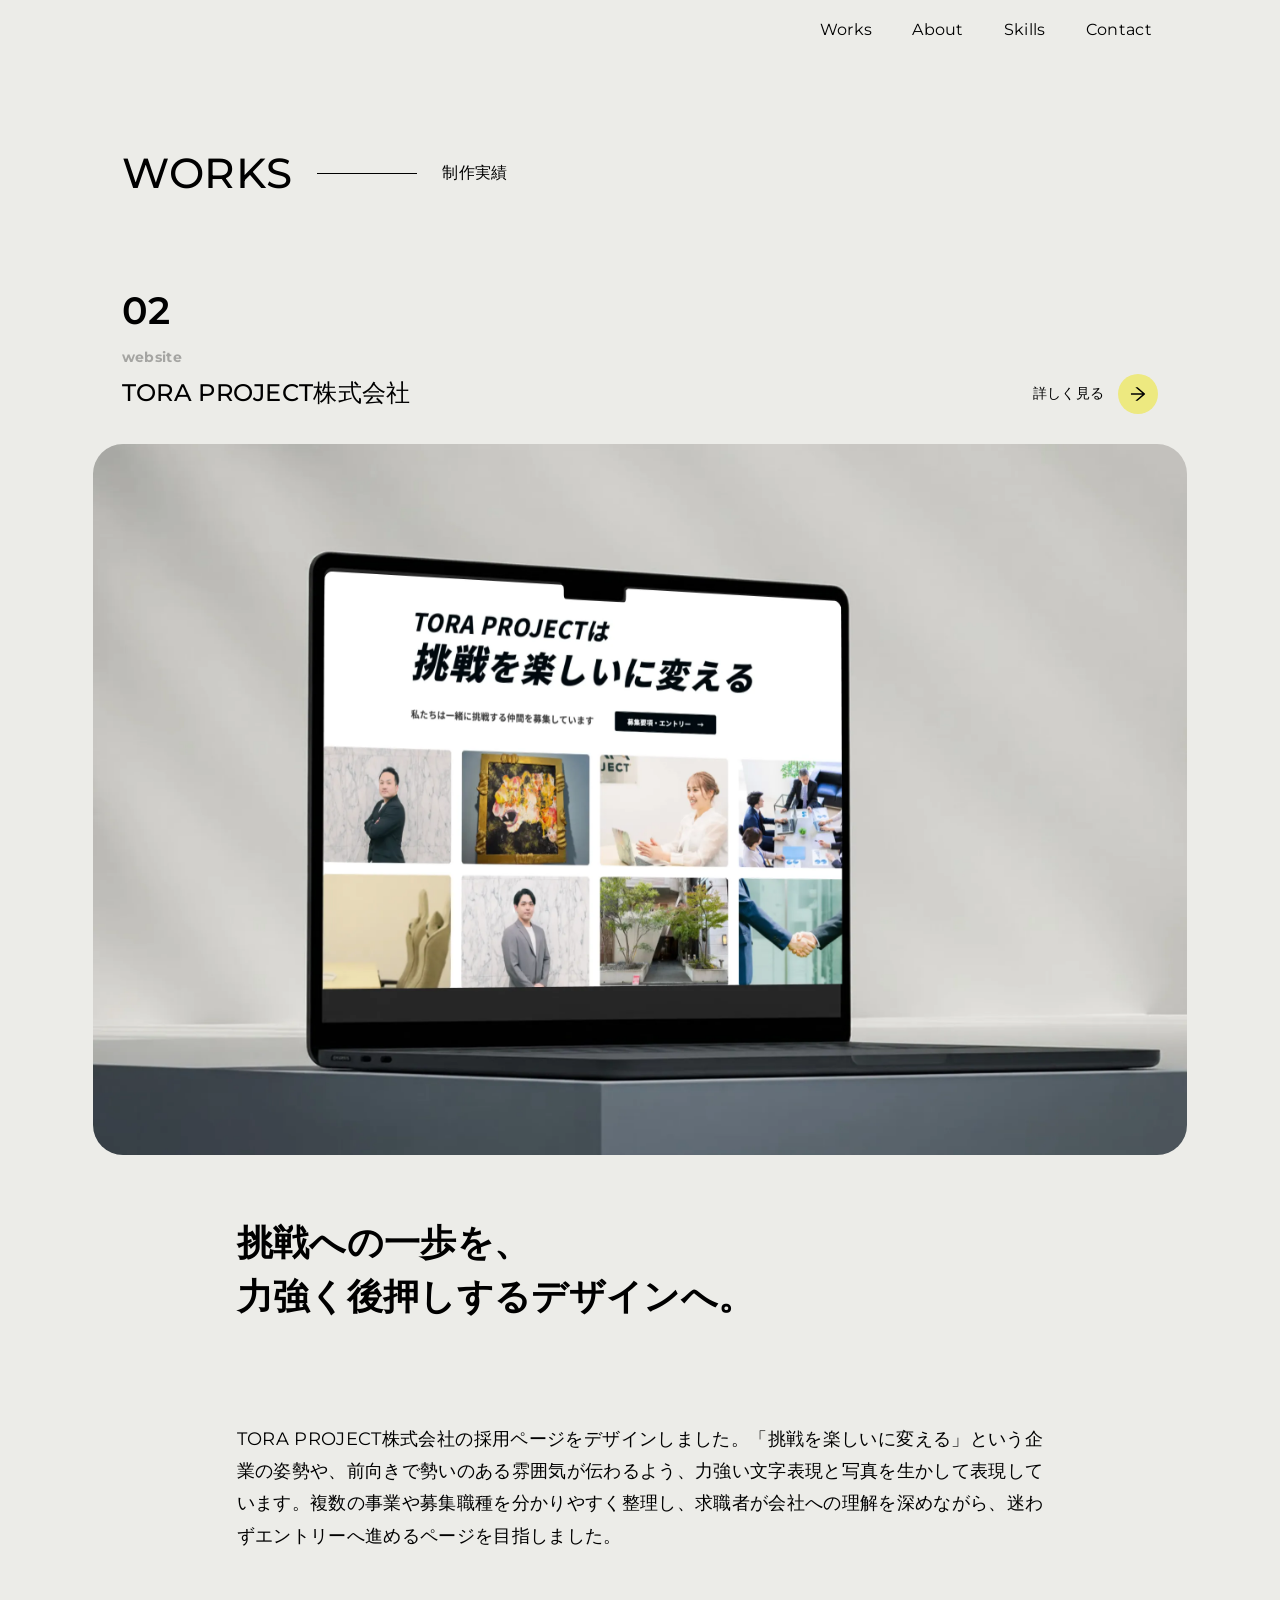
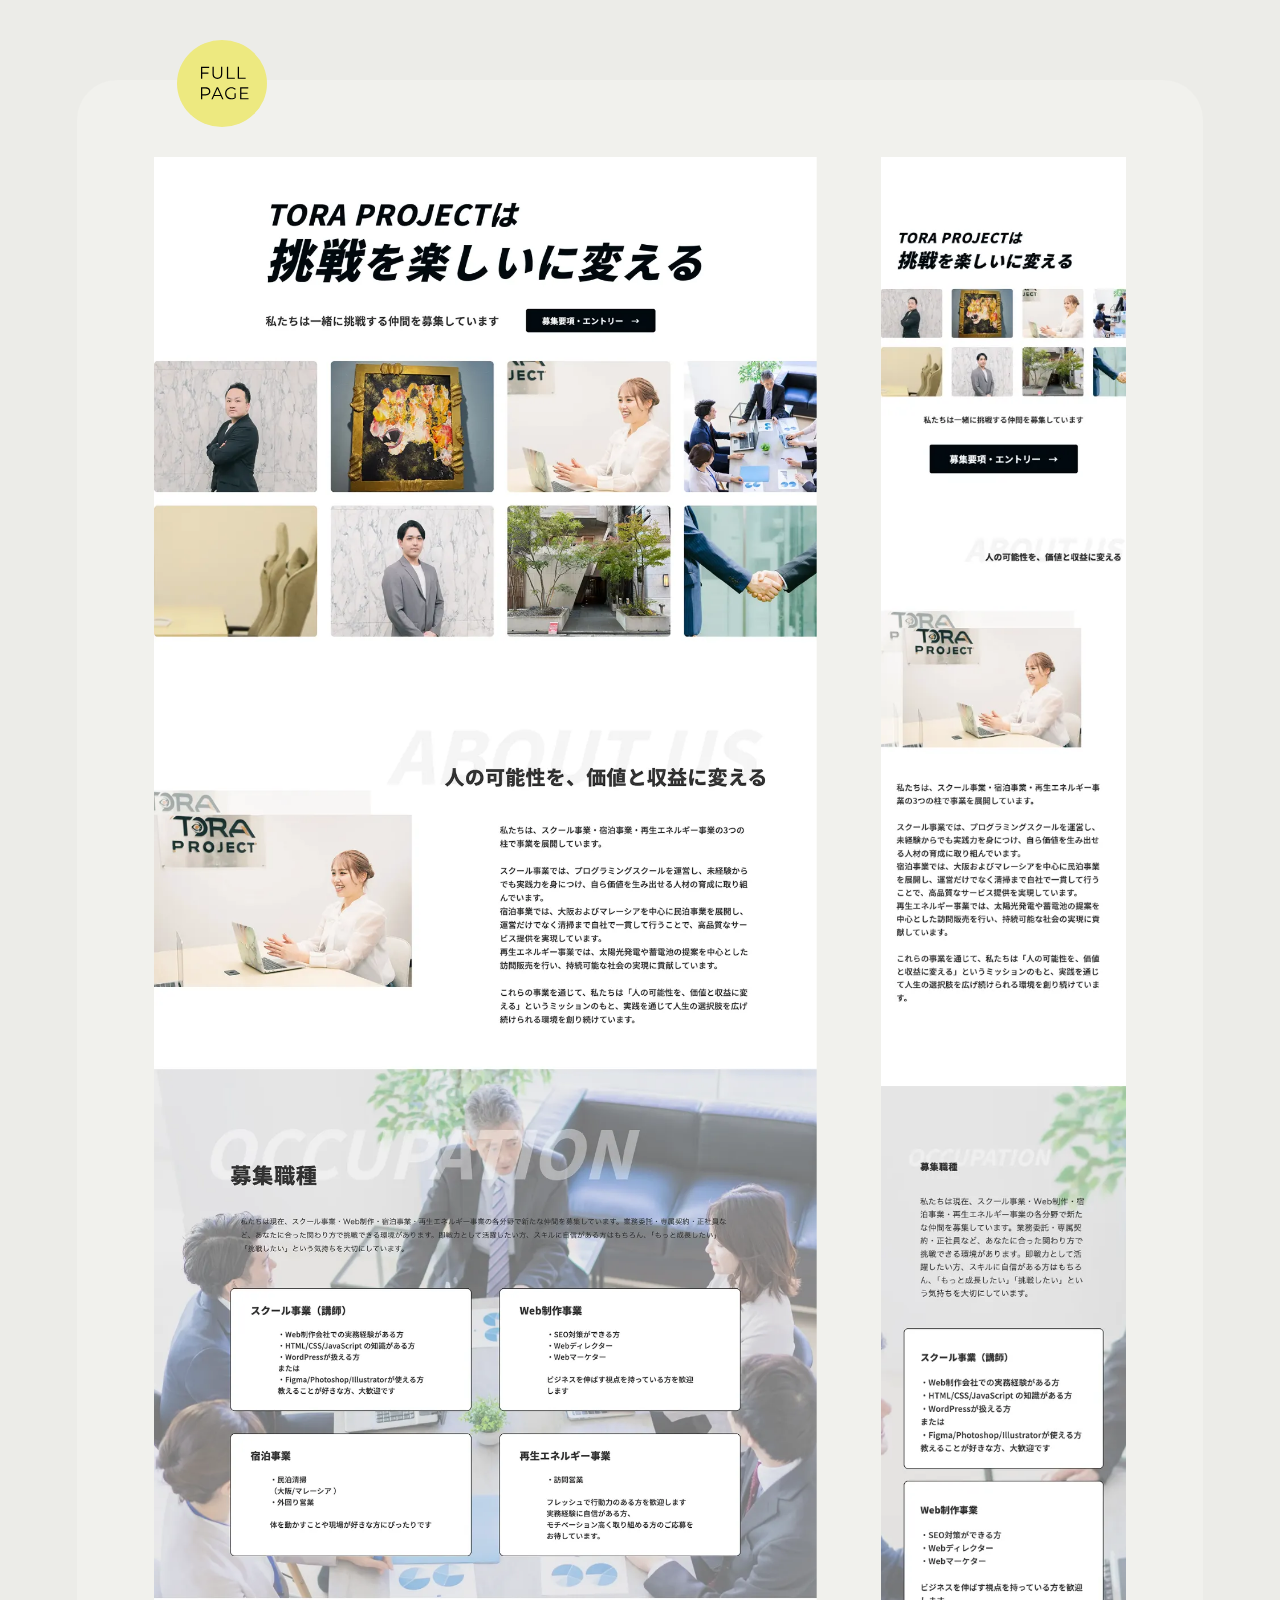
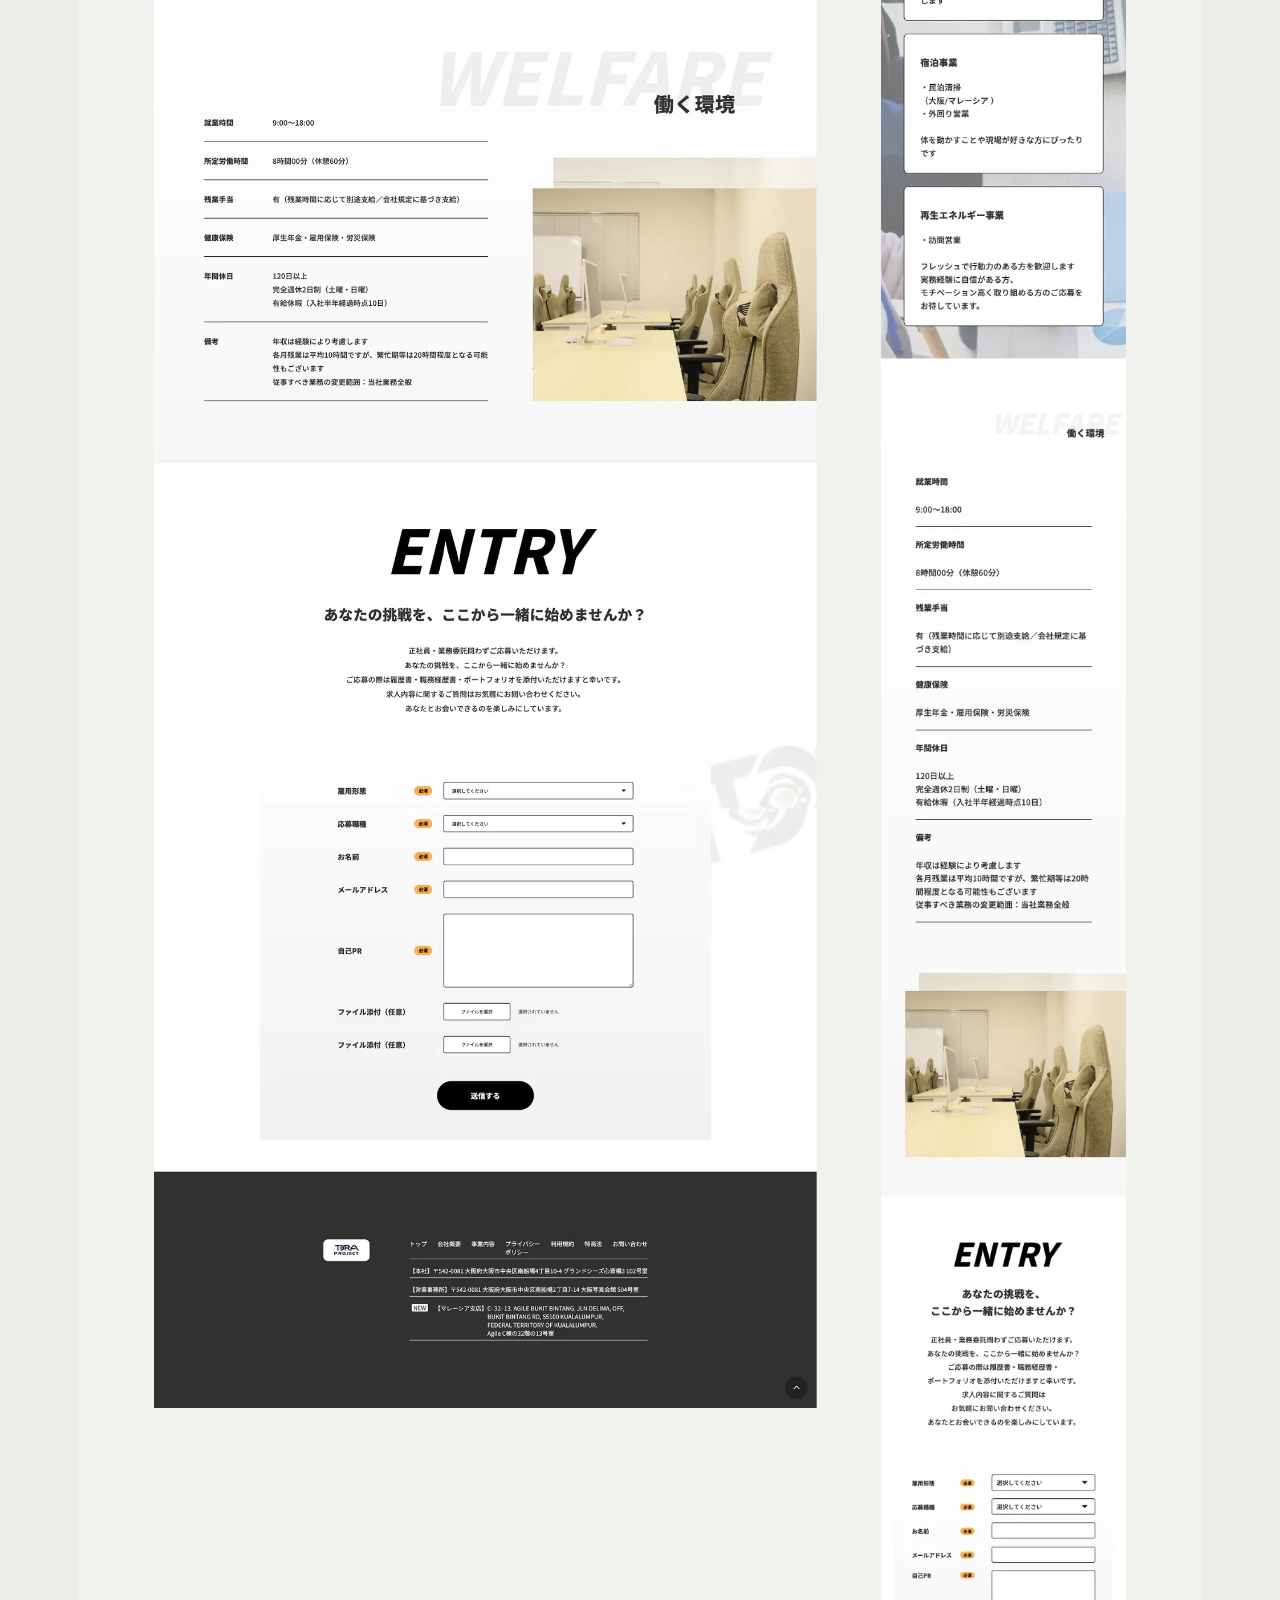
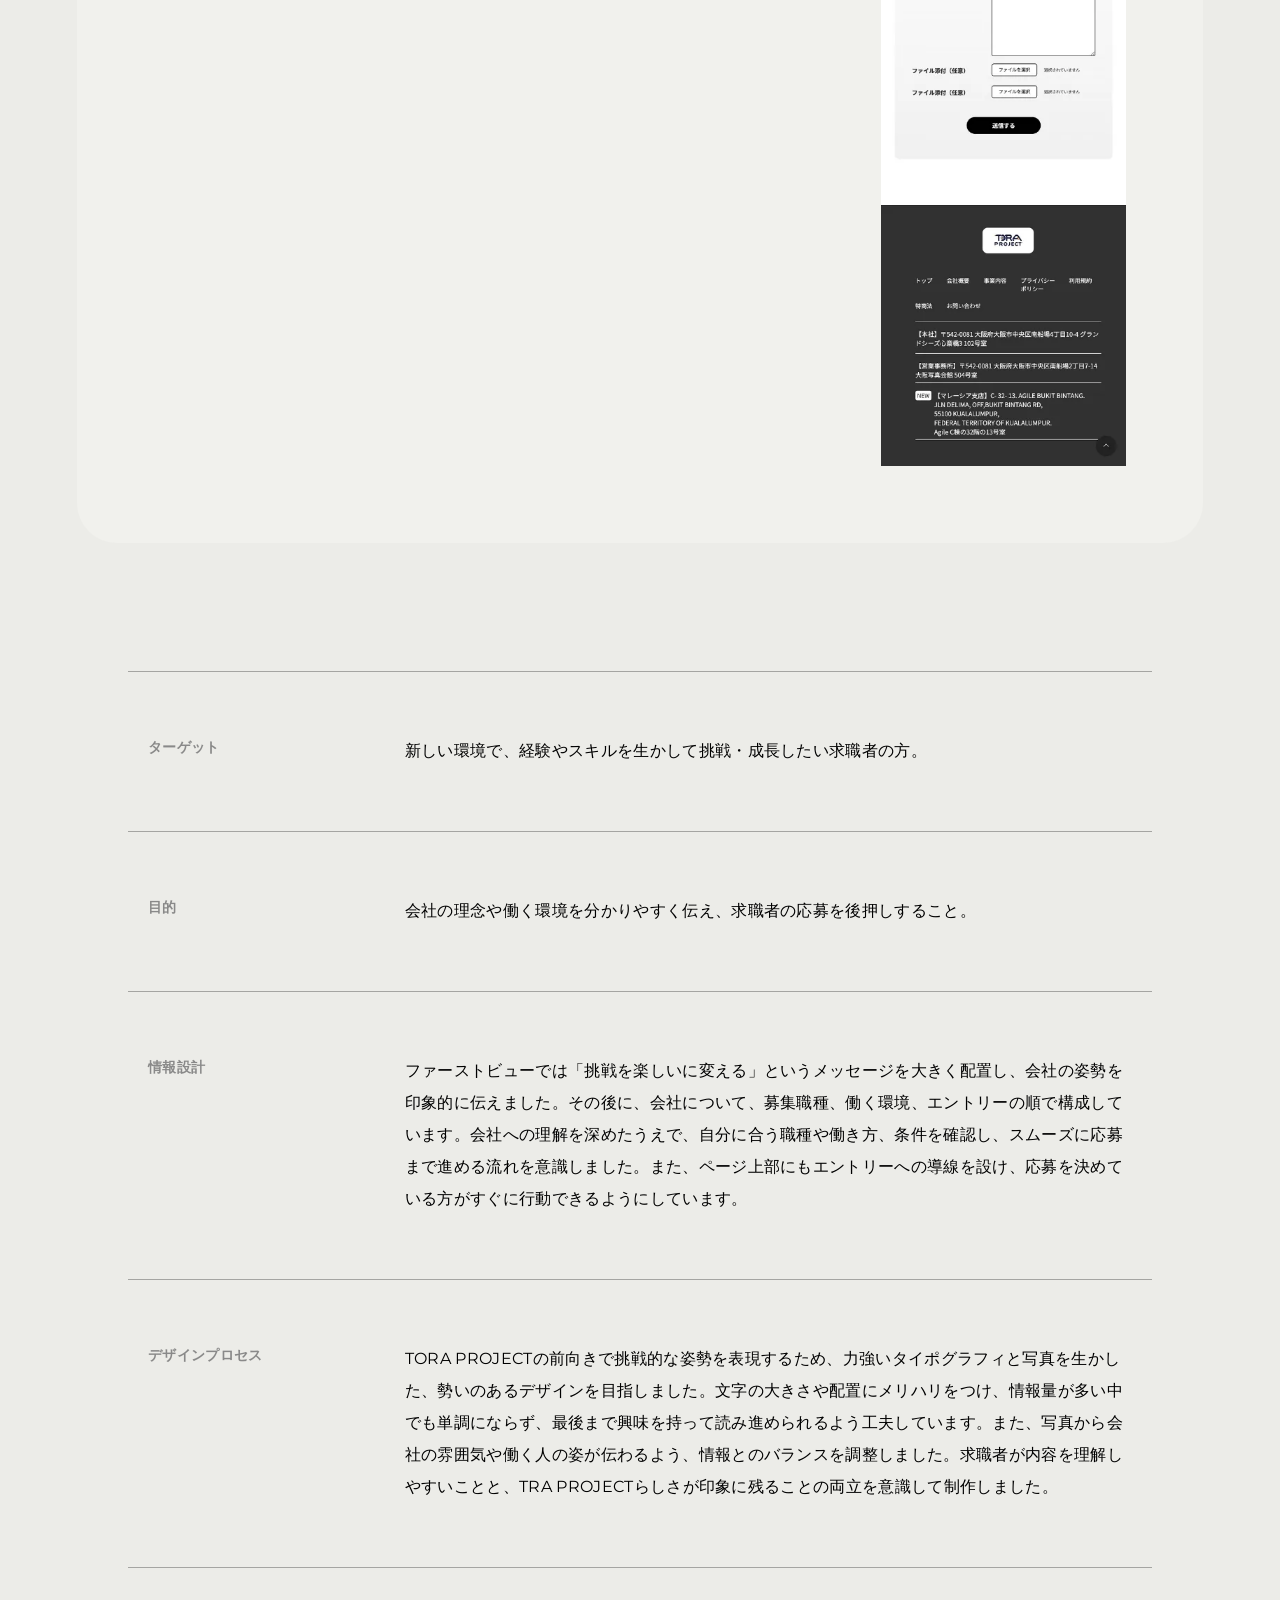
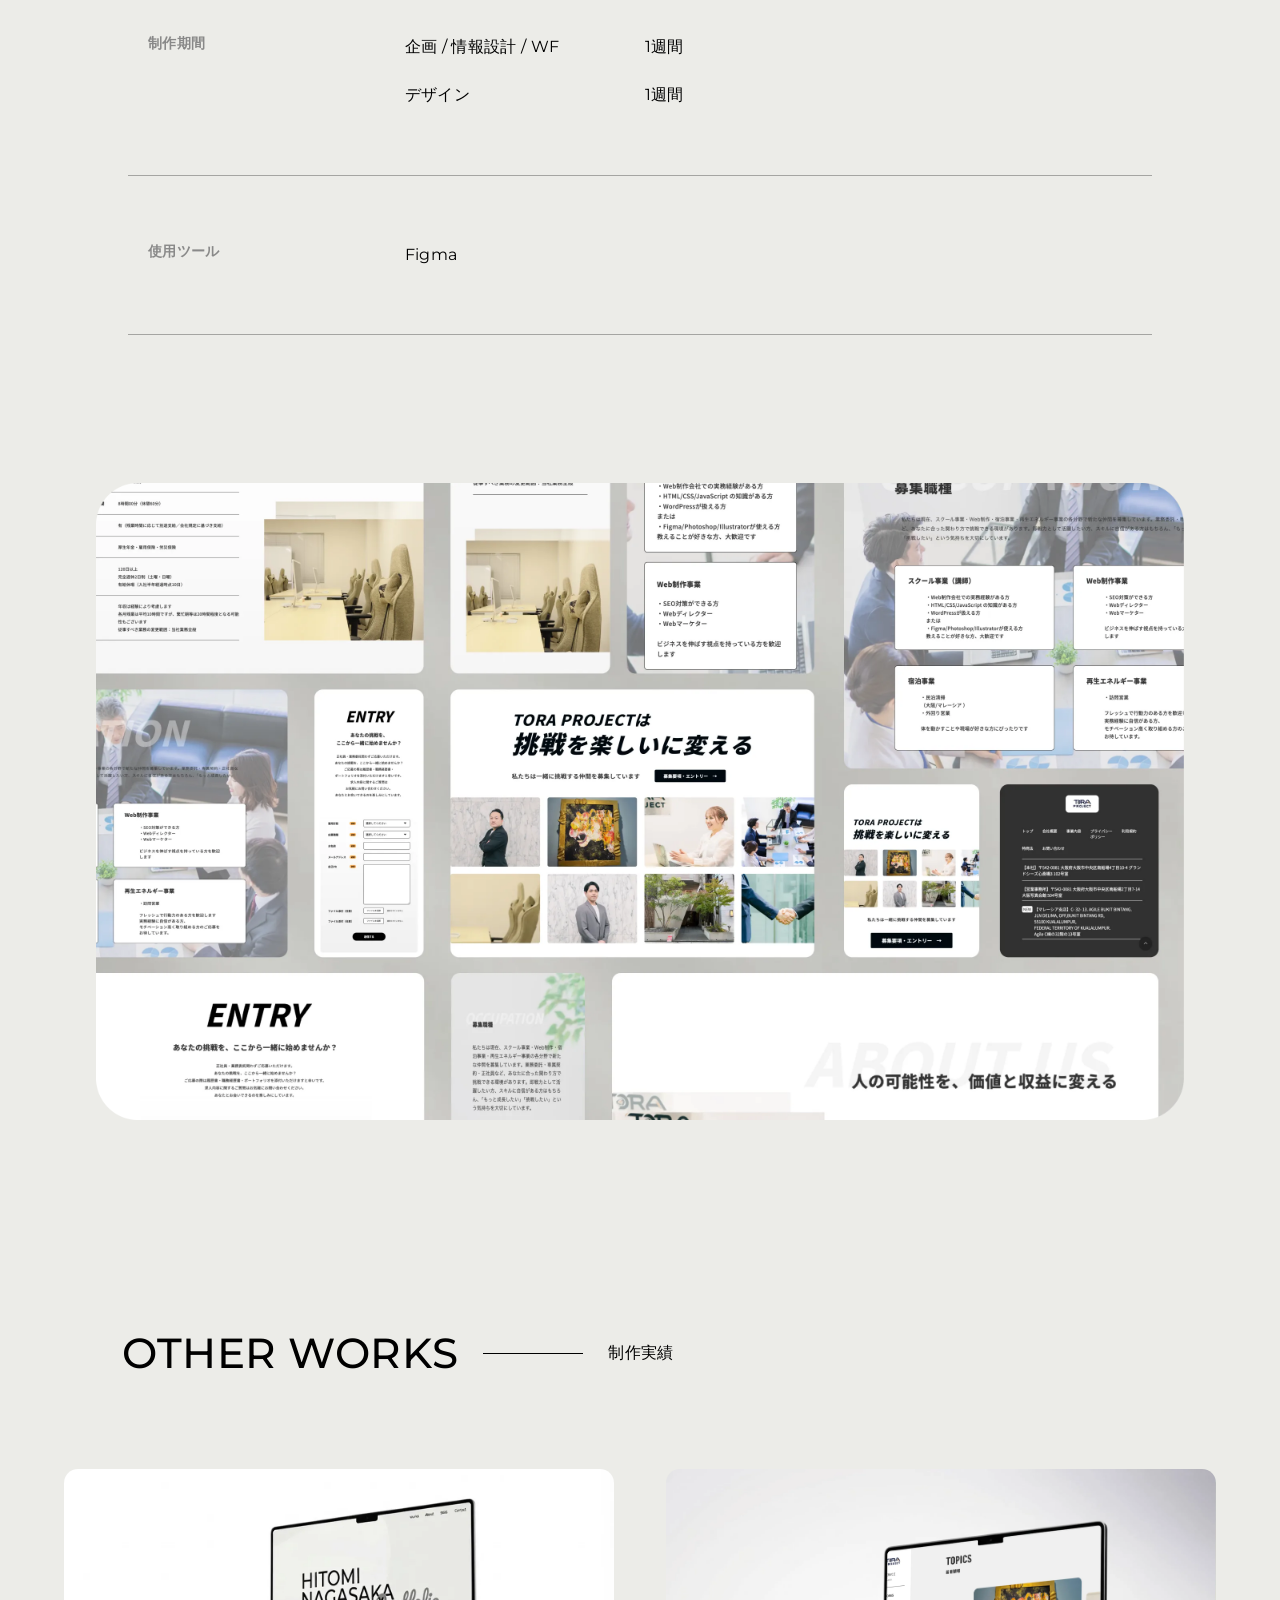
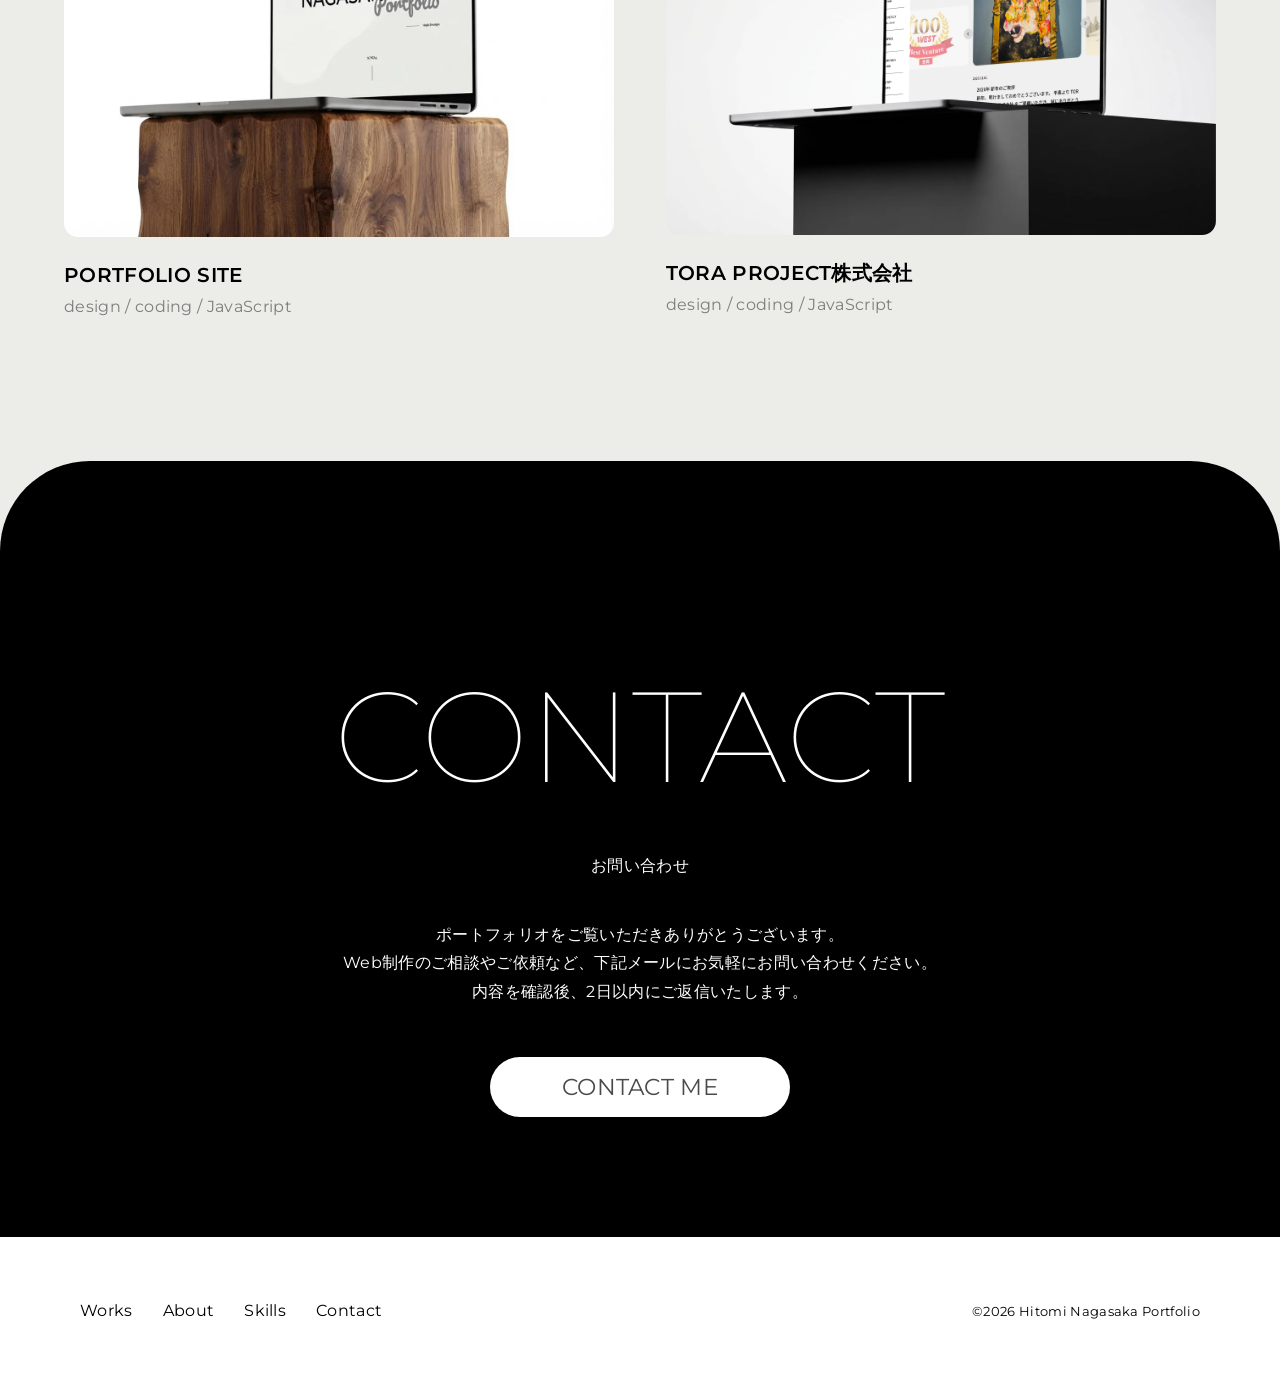
==== works/works-1.html @ aa33c5be "portfolio commit 就職活動用のポートフォリオ。" ====
<!DOCTYPE html>
<html lang="ja">

<head>
  <meta charset="UTF-8">
  <meta name="viewport" content="width=device-width, initial-scale=1.0">
  <title>TORA PROJECT ENTRY</title>

  <link rel="icon" href="../img/my icon 2.webp">

  <!--CSS読み込み-->
  <link rel="stylesheet" href="../css/reset.css">
  <link rel="stylesheet" href="../css/common.css">
  <link rel="stylesheet" href="../css/works-detail.css">

  <!--JS読み込み-->
  <script src="../js/works-detail.js" defer></script>

  <!--Google フォント-->
  <link rel="preconnect" href="https://fonts.googleapis.com">
  <link rel="preconnect" href="https://fonts.gstatic.com" crossorigin>
  <link
    href="https://fonts.googleapis.com/css2?family=Montserrat:ital,wght@0,100..900;1,100..900&family=Pacifico&display=swap"
    rel="stylesheet">

</head>

<body>
  <header id="header">
    <nav>
      <ul class="header-flex">
        <li><a href="../index.html#works">
            Works</a></li>
        <li><a href="../index.html#about">
            About</a></li>
        <li><a href="../index.html#skills">
            Skills</a></li>
        <li><a href="#contact">
            Contact
          </a></li>
      </ul>
    </nav>

    <div id="navArea">
      <nav class="header-nav">
        <div class="inner">
          <ul>
            <li><a href="../index.html#works">Works</a></li>
            <li><a href="../index.html#about">About</a></li>
            <li><a href="../index.html#skills">Skills</a></li>
            <li><a href="#contact">Contact</a></li>
          </ul>
        </div>
      </nav>


      <div class="toggle-btn">
        <span></span>
        <span></span>
        <span></span>
      </div>

      <div id="mask"></div>
    </div>

  </header>

  <main>
    <section id="works-top">
      <div class="section-title js-section-title">
        <h2 aria-label="WORKS">
          <span style="--i: 0">W</span>
          <span style="--i: 1">O</span>
          <span style="--i: 2">R</span>
          <span style="--i: 3">K</span>
          <span style="--i: 4">S</span>
        </h2>
        <span class="section-title_line"></span>
        <p>制作実績</p>
      </div>

      <div class="works-top-flex">
        <div class="works-item">
          <span class="works-number">02</span>
          <h3>website</h3>
          <h2>TORA PROJECT株式会社</h2>
        </div>
        <div>
          <a href="https://www.toraproject.jp/recruit/" target="_blank" rel="noopener noreferrer" class="works-link">
            <span>詳しく見る</span>
            <img src="../img/矢印黄色丸.svg" alt="黄色円矢印">
          </a>
        </div>
      </div>

      <div class="works-top-img">
        <img src="../img/workspage-1.webp" alt="ENTRYページ画像" class="portfolio-img">
      </div>

      <div class="works-top-inner">
        <h3 class="works-top-title">
          <span>挑戦への一歩を、
          </span><br>
          <span>力強く後押しするデザインへ。</span>
        </h3>

        <p class="works-top-text">
          TORA
          PROJECT株式会社の採用ページをデザインしました。「挑戦を楽しいに変える」という企業の姿勢や、前向きで勢いのある雰囲気が伝わるよう、力強い文字表現と写真を生かして表現しています。複数の事業や募集職種を分かりやすく整理し、求職者が会社への理解を深めながら、迷わずエントリーへ進めるページを目指しました。
        </p>
      </div>
    </section>


    <section class="fullpage">
      <div class="fullpage-inner">
        <img src="../img/full pageアイコン.svg" alt="フルページアイコン" class="fullpage-label">

        <div class="fullpage-images">
          <img src="../img/torapro entry.webp" alt="トラプロジェクトのエントリーページパソコン表示" class="fullpage-pc">

          <img src="../img/torapro entry-sp.webp" alt="トラプロジェクトのエントリーページスマートフォン表示" class="fullpage-sp">
        </div>
      </div>
    </section>

    <section class="works-detail">
      <dl class="works-detail-list">

        <div class="works-detail-row">
          <dt>ターゲット</dt>
          <dd>新しい環境で、経験やスキルを生かして挑戦・成長したい求職者の方。</dd>
        </div>

        <div class="works-detail-row">
          <dt>目的</dt>
          <dd>
            会社の理念や働く環境を分かりやすく伝え、求職者の応募を後押しすること。
          </dd>
        </div>

        <div class="works-detail-row">
          <dt>情報設計</dt>
          <dd>
            ファーストビューでは「挑戦を楽しいに変える」というメッセージを大きく配置し、会社の姿勢を印象的に伝えました。その後に、会社について、募集職種、働く環境、エントリーの順で構成しています。会社への理解を深めたうえで、自分に合う職種や働き方、条件を確認し、スムーズに応募まで進める流れを意識しました。また、ページ上部にもエントリーへの導線を設け、応募を決めている方がすぐに行動できるようにしています。
          </dd>
        </div>

        <div class="works-detail-row">
          <dt>デザインプロセス</dt>
          <dd>
            TORA
            PROJECTの前向きで挑戦的な姿勢を表現するため、力強いタイポグラフィと写真を生かした、勢いのあるデザインを目指しました。文字の大きさや配置にメリハリをつけ、情報量が多い中でも単調にならず、最後まで興味を持って読み進められるよう工夫しています。また、写真から会社の雰囲気や働く人の姿が伝わるよう、情報とのバランスを調整しました。求職者が内容を理解しやすいことと、TRA PROJECTらしさが印象に残ることの両立を意識して制作しました。
          </dd>
        </div>

        <div class="works-detail-row">
          <dt>制作期間</dt>
          <dd>
            <div class="period">
              <span>企画 / 情報設計 / WF </span>
              <span>1週間</span>

              <span>デザイン</span>
              <span>1週間</span>

            </div>
          </dd>
        </div>

        <div class="works-detail-row">
          <dt>使用ツール</dt>
          <dd>Figma</dd>
        </div>
      </dl>
    </section>

    <img src="../img/TORAPRO entry moc.webp" alt="エントリーページモックアップ画像" class="mobile-mockup mockup1">

    <section id="other-works">
      <div class="section-title js-section-title">
        <h2 aria-label="OTHER">
          <span style="--i: 0">O</span>
          <span style="--i: 1">T</span>
          <span style="--i: 2">H</span>
          <span style="--i: 3">E</span>
          <span style="--i: 4">R</span>
          <span style="--i: 5">&nbsp;</span>
          <span style="--i: 6">W</span>
          <span style="--i: 7">O</span>
          <span style="--i: 8">R</span>
          <span style="--i: 9">K</span>
          <span style="--i: 10">S</span>
        </h2>
        <span class="section-title_line"></span>
        <p>制作実績</p>
      </div>

      <div class="other-flex">
        <div class="other-item other-1">
          <a href="../index.html" target="_blank">
            <img src="../img/WORKS-1.webp" alt="ポートフォリオ画像" class="other-img">
            <p class="other-name">PORTFOLIO SITE</p>
            <p class="ather-skill">design / coding / JavaScript</p>
          </a>
        </div>

        <div class="other-item other-2">
          <a href="../works/works-2.html">
            <img src="../img/workspage-2.webp" alt="実績画像TORA PROJECT株式会社のTOPICSページ" class="other-img">
            <p class="other-name">TORA PROJECT株式会社</p>
            <p class="ather-skill">design / coding / JavaScript</p>
          </a>
        </div>
      </div>

    </section>

    <section id="contact">

      <div class="contact-shadows" aria-hidden="true">
        <img src="../img/CO1 Vector.png" alt="影の画像1" class="contact-shadow contact-shadow--01">
        <img src="../img/CO2 Vector.png" alt="影の画像2" class="contact-shadow contact-shadow--02">
        <img src="../img/CO3 Vector.png" alt="影の画像3" class="contact-shadow contact-shadow--03">
      </div>

      <div class="contact-title">
        <h2>CONTACT</h2>
        <p>お問い合わせ</p>
      </div>

      <p class="contact-text">ポートフォリオをご覧いただきありがとうございます。<br>
        Web制作のご相談やご依頼など、下記メールにお気軽にお問い合わせください。<br>内容を確認後、2日以内にご返信いたします。</p>

      <div>
        <a class="mail" href="mailto:stuo5396@gmail.com">CONTACT ME</a>
      </div>
    </section>

    <footer id="footer">
      <div class="footer-flex">
        <nav>
          <ul class="nav-flex">
            <li><a href="../index.html#works">Works</a></li>
            <li><a href="../index.html#about">About</a></li>
            <li><a href="../index.html#skills">Skills</a></li>
            <li><a href="#contact">Contact</a></li>
          </ul>
        </nav>
        <small class="small">©2026 Hitomi Nagasaka Portfolio</small>
      </div>
    </footer>
  </main>
</body>

</html>
---- css/common.css ----
@charset "utf-8";

/* header */

#header {
  height: 60px;
  position: fixed;
  top: 0;
  left: 0;
  width: 100%;
  z-index: 200;
  background: transparent;
  z-index: 10;
}

.header-flex {
  display: flex;
  gap: 40px;
  height: 60px;
  justify-content: end;
  align-items: center;
  margin-right: 10%;
}

.header-flex a:hover {
 color: #B3B3B3;
 transition: 0.3s;
}
.header-flex li {
  transition: 0.3s;
}
.header-flex li:hover {
  transform: scale(1.1);
  transition: 0.3s;
}

/* ハンバーガーメニュー */

#navArea nav {
  left: -300px;
  opacity: 0;
  transition: all 0.5s;

  font-size: 18px;
  display: block;
  width: 260px;
  position: fixed;
  background-color: #ECECE8;
  top: 0;
  bottom: 0;
  z-index: 3;
  
}

#navArea.open nav {
  left: 0;
  opacity: 1;
}

.toggle-btn {
  display: block;
  position: fixed;
  top: 10px;
  right: 30px;
  width: 30px;
  height: 30px;
  z-index: 30;
  cursor: pointer;
  display: none;
}

.toggle-btn span {
  position: absolute;
  display: block;
  left: 0;
  width: 40px;
  height: 1px;
  background-color: #000;
  transition: all 0.5s;
  border-radius: 4px;
}

.toggle-btn span:nth-child(1) {
  top: 4px;
}
.toggle-btn span:nth-child(2) {
  top: 14px;
}
.toggle-btn span:nth-child(3) {
  bottom: 4px;
}

.open .toggle-btn span {
  background-color: #4C4A4A;
}

.open .toggle-btn span:nth-child(1) {
  transform: translateY(10px) rotate(-315deg);
}
.open .toggle-btn span:nth-child(2) {
  opacity: 0;
}
.open .toggle-btn span:nth-child(3) {
  transform: translateY(-10px) rotate(315deg);
}

#mask {
  display: none;
  transition: all 0.5s;
}

 .open #mask {
  display: block;
  background-color: #000;
  width: 100%;
  height: 100%;
  top: 0;
  left: 0;
  position: fixed;
  opacity: 0.8;
  cursor: pointer;
}

nav .inner {
  padding: 25px;
  width: 280px;
}
nav .inner ul li {
  border-bottom: 1px solid rgba(0, 0, 0, 0.12);
}
nav .inner ul li a {
  display: block;
  color: #000;
  padding: 16px;
  transition-duration: 0.2s;
}
nav .inner ul li a:hover {
  background-color: #e4e4e4;
}

/* header-2 */

#header-2 {
  width: 100%;
  height: 60px;
  background-color: #4C4A4A;
  position: fixed;
  z-index: 10;
}

.header-inner-2 {
  max-width: 1335px;
  display: flex;
 justify-content: space-between;
  margin: 0 auto;
  padding: 0 10px;
}

#header-2 h1 {
  line-height: 60px;
  font-weight: normal;
  font-size: 32px;
}

#header-2 ul {
  display: flex;
  gap: 40px;
  height: 60px;
  align-items: center;
}

#header-2  li {
  transition-duration: .4s;
}
#header-2 li:hover {
  transform: scale(1.1);
}

#contact {
  position: relative;
  overflow: hidden;
  isolation: isolate;
  width: 100%;
  min-height: 750px;
  padding: 120px 40px;
  margin-top: 60px;

  display: flex;
  flex-direction: column;
  align-items: center;

  color: #fff;
  background-color: #000;
  border-radius: 90px 90px 0 0;

  text-align: center
}

.contact-shadows {
  position: absolute;
  inset: 0;
  z-index: -1;
  pointer-events: none;
}

.contact-shadow {
  position: absolute;
  /* CONTACT ME付近を吸い込み先にする */
  left: 50%;
  top: 75%;

  width: clamp(180px, 25vw, 420px);
  height: auto;

  opacity: 0;
  transform-origin: center;

  animation: shadowSuction 9s linear infinite;
  will-change: transform, opacity;
}

.contact-shadow--01 {
  --start-x: -75vw;
  --start-y: -55vh;

  animation-delay: 0s;
}

.contact-shadow--02 {
  --start-x: 50vw;
  --start-y: -90vh;

  animation-delay: 3s;
}

.contact-shadow--03 {
  --start-x: 0vw;
  --start-y: -85vh;

  animation-delay: 6s;
}

@keyframes shadowSuction {
  /* 画面の外側から現れる */
  0% {
    opacity: 0;
    transform:
      translate3d(var(--start-x), var(--start-y), 0)
      rotate(-8deg)
      scale(0.8);
  }

  /* ふわっと漂う */
  15% {
    opacity: 0.3;
  }

  45% {
    opacity: 0.9;
    transform:
      translate3d(
        calc(var(--start-x) * 0.55),
        calc(var(--start-y) * 0.65),
        0
      )
      rotate(5deg)
      scale(1);
  }

  70% {
    opacity: 0.9;
    transform:
      translate3d(
        calc(var(--start-x) * 0.2),
        calc(var(--start-y) * 0.25),
        0
      )
      rotate(-3deg)
      scale(0.65);
  }

  /* CONTACT MEへ吸い込まれる */
  100% {
    opacity: 0;
    transform:
      translate3d(-50%, -50%, 0)
      rotate(12deg)
      scale(0.05);
  }
}

.contact-title,
.contact-text,
.mail {
  position: relative;
  z-index: 2;
}

.contact-shadow {
  animation-play-state: paused;
}

#contact.is-contact-visible .contact-shadow {
  animation-play-state: running;
}


.contact-title {
  padding-top: 40px;
  width: 70%;
  margin: 0 auto;
  text-align: center;
}
.contact-title h2 {
   font-size: clamp(50px, 10vw, 150px);
  color: #fff;
  font-weight: 100;
}
.contact-text {
  width: 50%;
  margin: 0 auto;
  margin-top: 40px; 
}

.mail {
  width: 300px;
  height: 60px;
  font-size: clamp(14px, 2vw, 23px);
  background-color: #fff;
  color: #4a4a4a;
  display: block;
  margin: 0 auto;
  text-align: center;
  margin-top: 50px;
  line-height: 60px;
  border-radius: 30px;
  overflow: hidden;
  position: relative;
  transition-duration: .4s;
  z-index: 2;
}
.mail::after {
  background: #EDE980;
  color: #fff;
  border-radius: 50%;
  content: "";
  display: block;
  margin: auto;
  opacity: 0;
  pointer-events: none;
  position: absolute;
  top: 50%;
  left: 0;
  right: 0;
  width: 100%;
  padding-top: 100%;
  height: 0;
  z-index: -1;
  transform: translateY(-50%) scale(0.1);
  transition: opacity .5s, transform 0s;
  transition-delay: 0s, .4s;
}
 
.mail:hover {
  color: #fff;
}
.mail:hover::after {
  opacity: 1;
  transform: translateY(-50%) scale(1.1);
  transition-delay: 0s;
  transition: opacity .8s, transform .6s ease-in-out;
}

#footer {
  height: 150px;
  background-color: #fff;
} 

.footer-flex {
  display: flex;
  justify-content: space-between;
  height: 150px;
  align-items: center;
  padding: 0 80px;
}
.nav-flex {
  display: flex;
  gap: 30px;

}
.nav-flex li:hover {
  opacity: 0.5;
  transition: 0.3s;
}

@media (max-width: 1000px) {

#header,
  #header-2 {
    width: 100%;
  }
.header-flex {
   opacity: 0;
  visibility: hidden;
}
  #header h1 {
    max-width: 50%;
    margin: 0 auto;
    font-size: 18px;
  }

  .header-list a {
    display: none;
  }

  #header-2 ul a {
    display: none;
  }
  #header-2 h1 {
    max-width: 50%;
    margin: 0 auto;
    font-size: 18px;
  }
  .toggle-btn {
    display: block;
  }
  .contact-inner p {
    max-width: 80%;
    margin: 0 auto;
    margin-top: 30px;
    text-align: left;
  }

.fv-contact.is-about-color {
    color: #fff;
    background-color: #000;
  }

  .mail {
    width: 200px;
  }

  .footer-inner {
    gap: 30px;
  }

}

  @media (max-width: 600px) {
  
 #contact {
    margin-top: 0;
    min-height: 0;
  }

.contact-title {
  padding-top: 0;
}

.contact-text {
  width: 85%;
}

#footer {
  height: 220px;
}
.nav-flex {
  flex-direction: column;
  margin-top: 80px;
  gap: 20px;
}

.footer-flex {
  padding: 0 50px;
}

.small {
  margin-top: 220px;
}
}
---- css/works-detail.css ----
@charset "utf-8";

#works-top {
  padding-top: 150px;
  width: 90%;
  max-width: 1200px;
  margin: 0 auto;
}

#works-top h2 {
  font-size: 42px;
  font-weight: 500;
  white-space: nowrap;
}

.section-title {
  display: flex;
  align-items: center;
  gap: 25px;
  padding: 0 5%;
}

.section-title_line {
  width: 100px;
  height: 1px;
  background: #000;

  transform: scaleX(0);
  transform-origin: left;
  transition: transform 0.7s ease-out;
}

.section-title.is-title-visible .section-title_line {
  transform: scaleX(1);
  transition-delay: 0.5s;
}

.section-title p {
  margin: 0;
  opacity: 0;
  transform: translateY(20px);

  transition:
    opacity 0.6s ease-out,
    transform 0.6s ease-out;
}

.section-title.is-title-visible p {
  opacity: 1;
  transform: translateY(0);
  transition-delay: 0.7s;
}

.section-title h2 {
  display: flex;
  margin: 0;
  overflow: hidden;
  line-height: 1.1;
}

.section-title h2 span {
  display: inline-block;
  transform: translateY(110%);
  opacity: 0;

  transition:
    transform 0.7s cubic-bezier(0.22, 1, 0.36, 1),
    opacity 0.4s ease;
}

.section-title.is-title-visible h2 span {
  transform: translateY(0);
  opacity: 1;

  transition-delay: calc(var(--i) * 0.05s);
}

.works-item p {
  white-space: nowrap;
  font-size: clamp(14px, 3vw, 16px);
}

.works-item h3 {
  font-size: 14px;
   color: rgba(0, 0, 0, 0.3);
}

#works-top .works-item h2 {
  position: relative;
  font-size: clamp(20px, 3vw, 24px);
  font-weight: 500;
  margin-bottom: 0;
}

.works-number {
  font-size: clamp(30px, 3vw, 50px);
  font-weight: 600;
}

.works-link {
  font-size: 14px;
  display: inline-flex;
  align-items: center;
  gap: 14px;
  white-space: nowrap;
  transition: transform 0.3s ease;
}

.works-link img {
  width: 40px;
  height: 40px;
  object-fit: contain;
}

.works-link:hover {
  transform: translateX(8px);
  opacity: .5;
}

.works-top-flex {
  display: flex;
  margin-top: 80px;
  justify-content: space-between;
  align-items: flex-end;
  padding: 0 5%;
}

.works-top-img {
  width: 100%;
  margin-top: 30px;
}

.portfolio-img {
  width: 95%;
  margin: 0 auto;
  border-radius: 30px;
}

.works-top-inner {
  width: 70%;
  margin: 0 auto;
}


.works-top-title {
  font-size: clamp(20px, 3vw, 36px);
  font-weight: 600;
  line-height: 1.5;
  letter-spacing: 3%;
  margin-top: 60px;
}

.title-2 {
  padding-left: 25%;
}

.works-top-text {
  font-size: clamp(14px, 3vw, 18px);
  text-align: justify;
  text-justify: inter-character;
  margin-top: 100px;
}

#works-scroll {
  width: 100%;
  padding: clamp(50px, 7vw, 80px) 0;
  background-color: #fff;
  margin-top: 120px;
}

.portfolio-preview-window {
  width: 100%;
  /* height: clamp(330px, 45vw, 620px); */
 aspect-ratio: 1513 / 730 ;
  overflow-y: auto;
  overflow-x: hidden;
  overscroll-behavior: contain;
  -webkit-overflow-scrolling: touch;
}

.portfolio-preview-img {
  width: 100%;
  height: auto;
}

.portfolio-preview {
  position: relative;
  width: min(80%, 1200px);
  margin-inline: auto;
}

.scroll-icon {
  position: absolute;
  top: clamp(-35px, -3vw, -20px);
  left: clamp(-15px, -1vw, 0px);
  width: clamp(50px, 7vw, 100px);
  height: auto;
  z-index: 2;
  pointer-events: none;
}

.fullpage {
  padding-top: clamp(80px, 10vw, 160px);
}

.fullpage-label {
  position: absolute;
  top: -40px;
  left: clamp(30px, 8vw, 100px);

  width: clamp(50px, 10vw, 90px);
  height: auto;
  z-index: 2;
}

.fullpage-inner {
  position: relative;
  width: min(88%, 1200px);
  margin-inline: auto;
  padding: clamp(50px, 6vw, 90px);

  background-color: #F1F1ED;
  border-radius: 40px;
  overflow: visible;
}

.inner-2 {
   background-color: rgba(125, 125, 123, 0.18);
}

.fullpage-images {
  display: grid;
  grid-template-columns: minmax(0, 2.7fr) minmax(0, 1fr);
  align-items: start;
  gap: clamp(25px, 5vw, 70px);
}

.fullpage-images img {
  width: 100%;
  height: auto;
}

.works-detail {
  width: min(80%, 1100px);
  margin-inline: auto;
  padding: clamp(80px, 10vw, 160px) 0;
}

.works-detail-list {
  margin: 0;
}

.works-detail-row {
  position: relative;
  display: grid;
  grid-template-columns: 180px 1fr;
  gap: clamp(30px, 6vw, 100px);
  padding: clamp(35px, 5vw, 70px) 20px;
}

.works-detail-row::before {
  content: "";
  position: absolute;
  top: 0;
  left: 0;

  width: 100%;
  height: 1px;
  background-color: rgba(0, 0, 0, 0.3);
}

.works-detail-row:last-child::after {
  content: "";
  position: absolute;
  bottom: 0;
  left: 0;

  width: 100%;
  height: 1px;
  background-color: rgba(0, 0, 0, 0.3);
}

.works-detail dt {
  font-weight: 600;
  color: rgba(120, 120, 120, 0.85);
  font-size: clamp(12px, 3vw, 14px);
}

.works-detail dd {
  margin: 0;
  max-width: 760px;
  line-height: 2;
  font-size: clamp(14px, 3vw, 16px);

}

.period {
  display: grid;
  grid-template-columns: 200px auto;
  gap: 16px 40px;
}

.mobile-mockup {
  width: 100%;
  max-width: 1400px;
  height: auto;
  margin: clamp(20px, 9vw, 20px) auto;
  padding-bottom: 190px;
}

.mockup1 {
  width: 85%;
}

#other-works {
  width: 90%;
  max-width: 1200px;
  margin: 0 auto;
}

#other-works h2 {
  font-size: 42px;
  font-weight: 500;
  white-space: nowrap;
}

.other-flex {
  display: flex;
  gap: clamp(50px, 4vw, 60px);
  margin-top: 8%;
  padding-bottom: 80px;
}

.other-item {
  flex: 1;
  transition: opacity 0.4s ease;
}

.other-item:hover {
  opacity: 0.65;
}

.other-img {
  width: 100%;
  border-radius: 14px;
  margin-bottom: 20px;
}

.other-name {
  font-size: clamp(14px, 3vw, 20px);
  font-weight: 600;
}

.ather-skill {
  font-size: clamp(12px, 3vw, 16px);
  color: #7D7D7B;
}

@media (max-width: 1000px) {
  #works-top h2 {
    font-size: 32px;
  }

  .section-title_line {
    width: 80px;
  }

  .works-top-flex {
    margin-top: 50px;
  }

  .works-top-text {
    margin-top: 80px;
  }

  .fullpage-label {
  top: -40px;
  width: clamp(50px, 10vw, 80px);
}

  .mobile-mockup {
   padding-bottom: 150px; 
  }
    #other-works h2 {
    font-size: 32px;
  }

  .mobile-mockup {
  width: 95%;
}
  
}

@media (max-width: 780px) {
   .works-detail-row {
    grid-template-columns: 1fr;
    gap: 20px;
  }

  .other-flex {
  flex-direction: column;
}

.fullpage-inner {
  border-radius: 30px;
}

  .fullpage-label {
  top: -30px;
}

}

@media (max-width: 600px) {
  .works-top-flex {
    flex-direction: column;
    align-items: flex-start;
  }

  #works-top {
     padding-top: 120px;
  }

  #works-scroll {
    margin-top: 80px;
  }

  .works-top-flex {
    padding: 0;
  }

  .section-title {
    padding: 0;
  }

  .portfolio-img {
    width: 100%;
    border-radius: 8px;
  }

  .works-top-inner {
    width: 100%;
    margin: 0;
  }

  .works-top-title {
    margin-top: 30px;
  }

  .works-top-text {
    margin-top: 40px;
  }

.works-link img {
  width: 30px;
  height: 30px;
}

#other-works h2 {
  font-size: 26px;
}

.mobile-mockup {
  padding-bottom: 80px;
}

.fullpage-inner {
  border-radius: 20px;
}

  .fullpage-label {
  top: -20px;
}

}
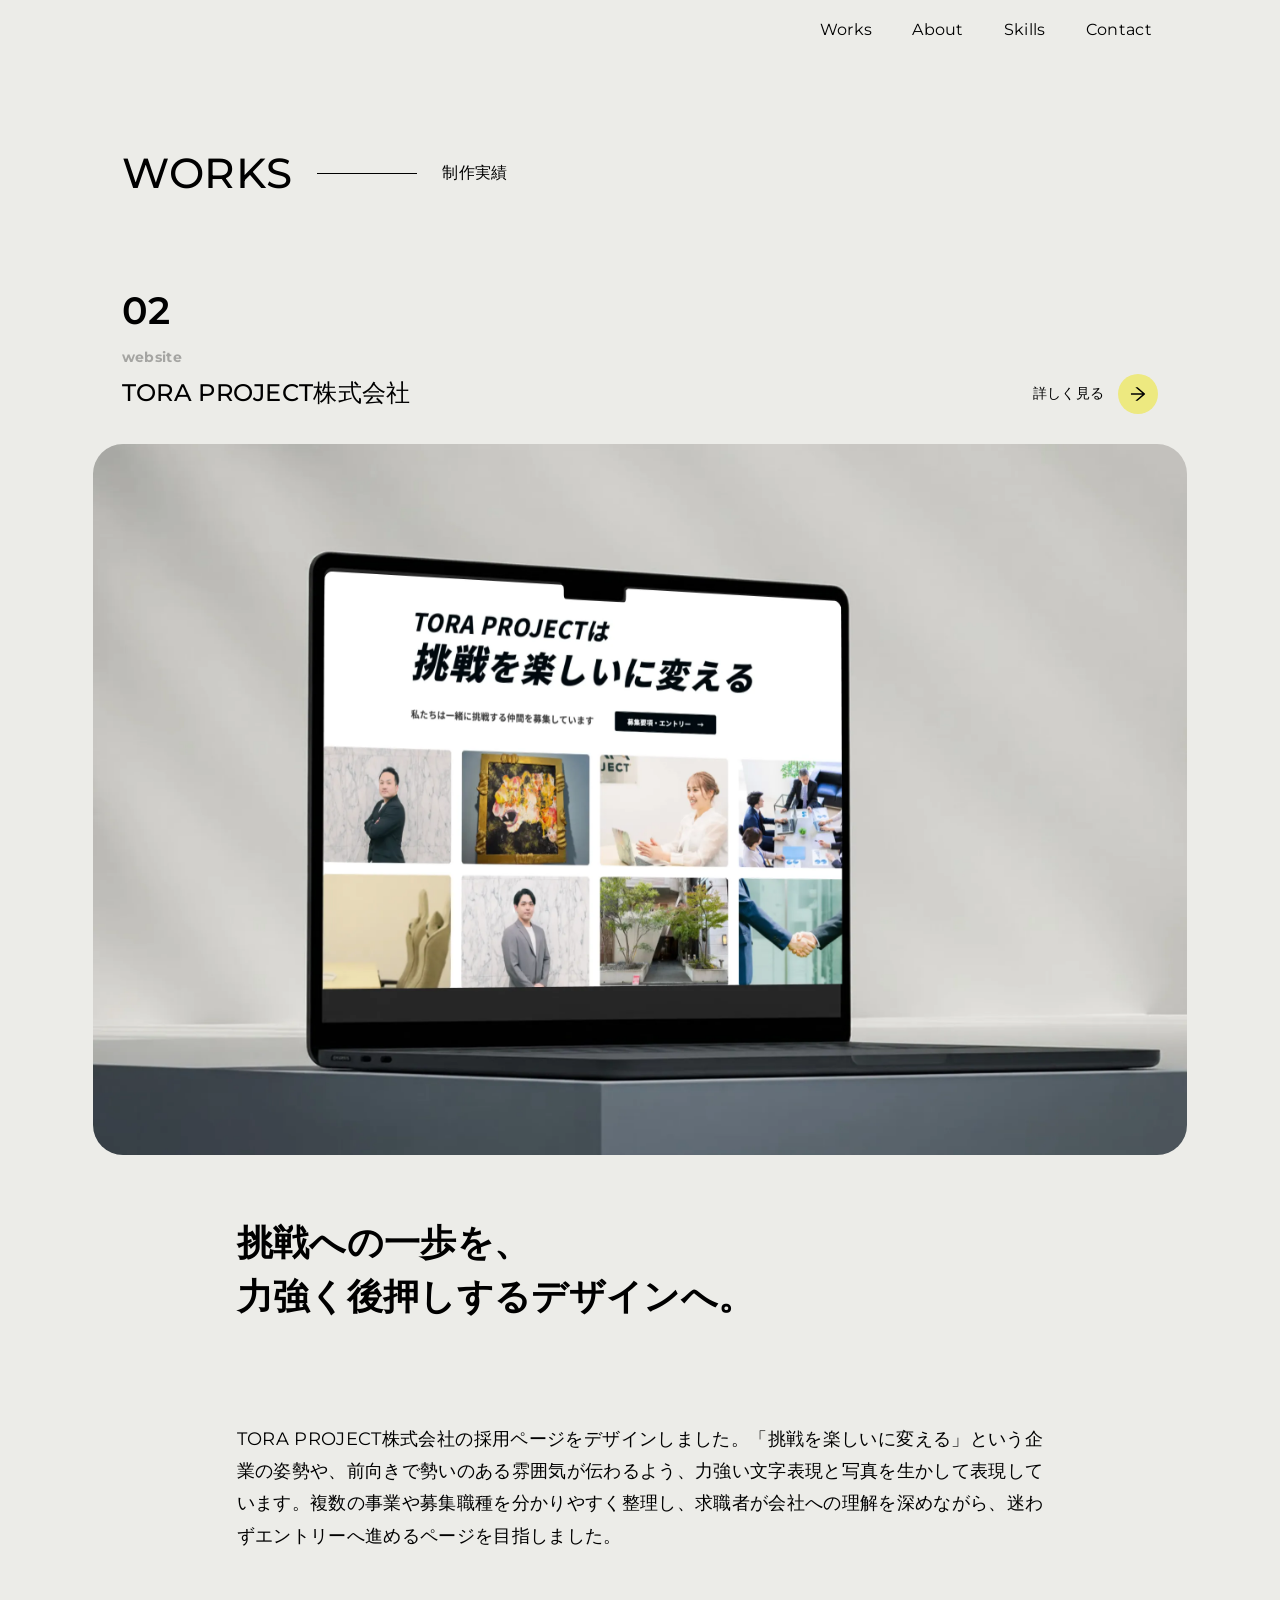
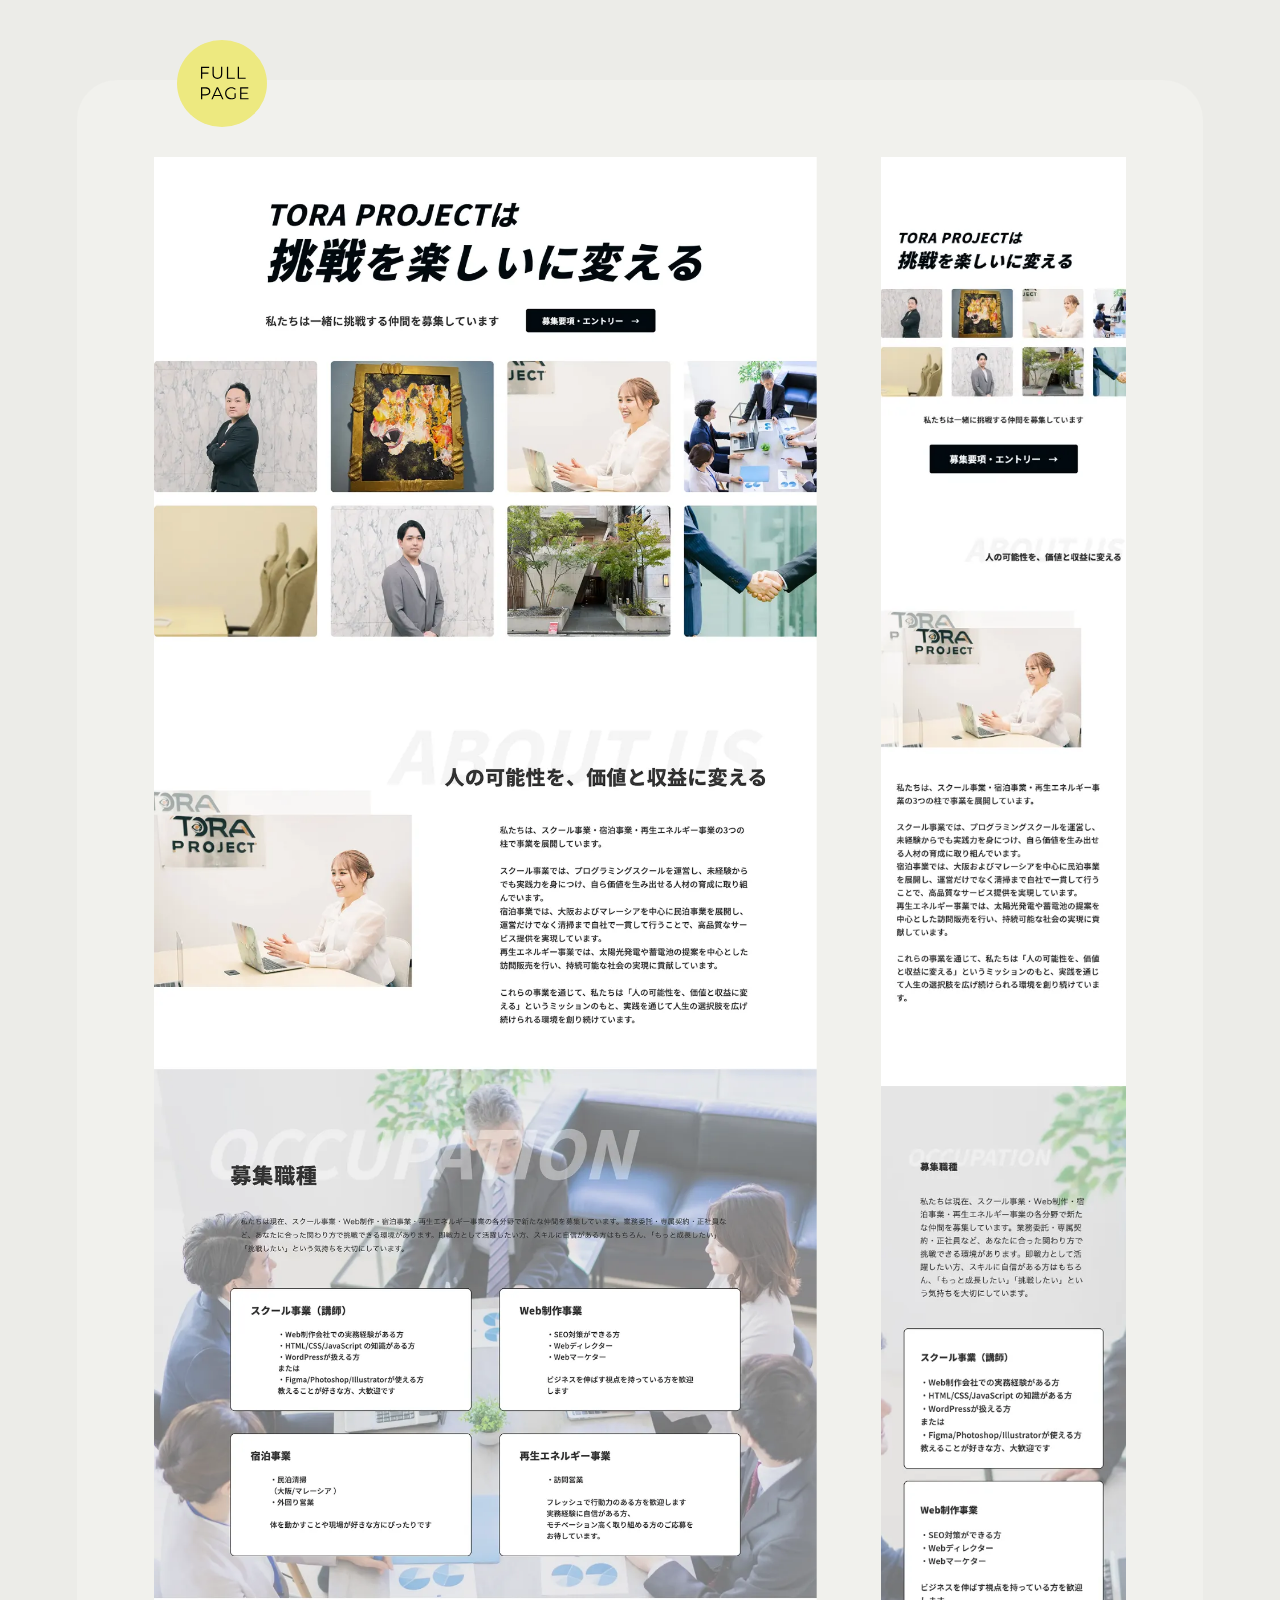
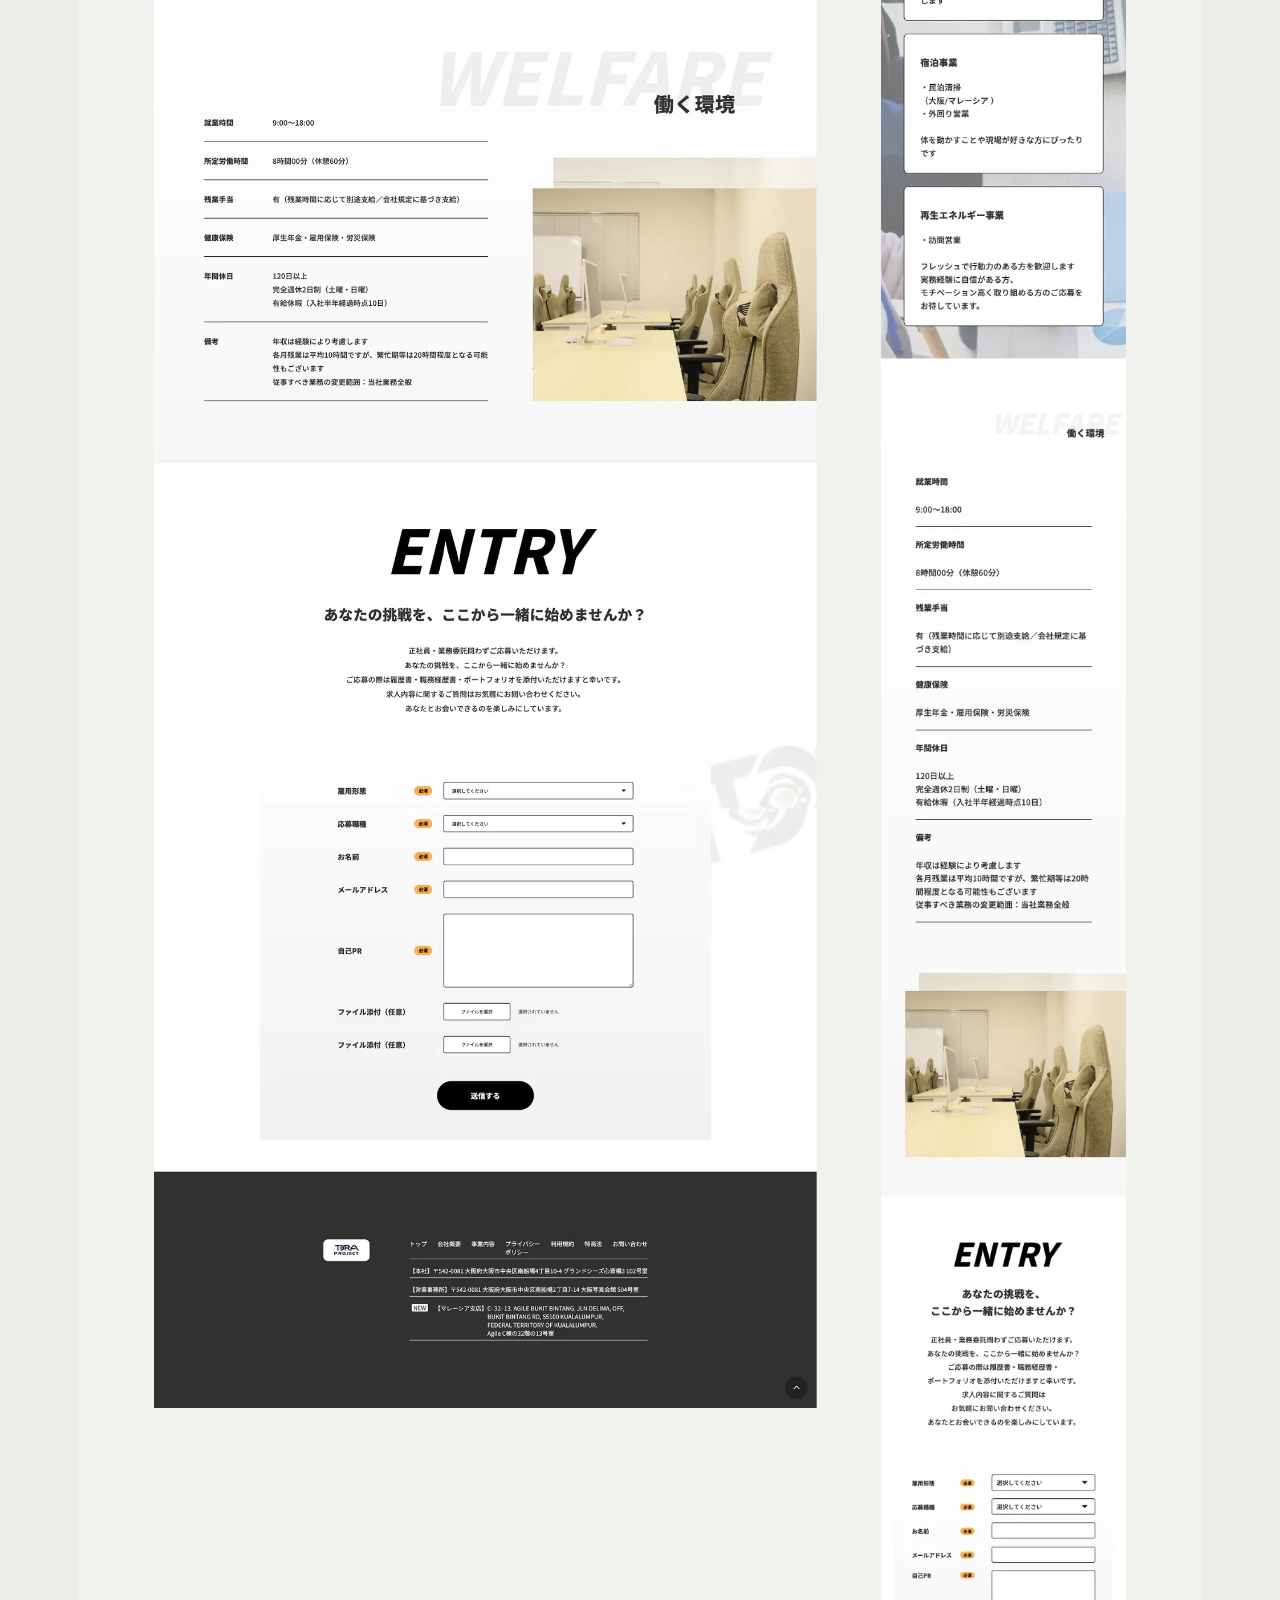
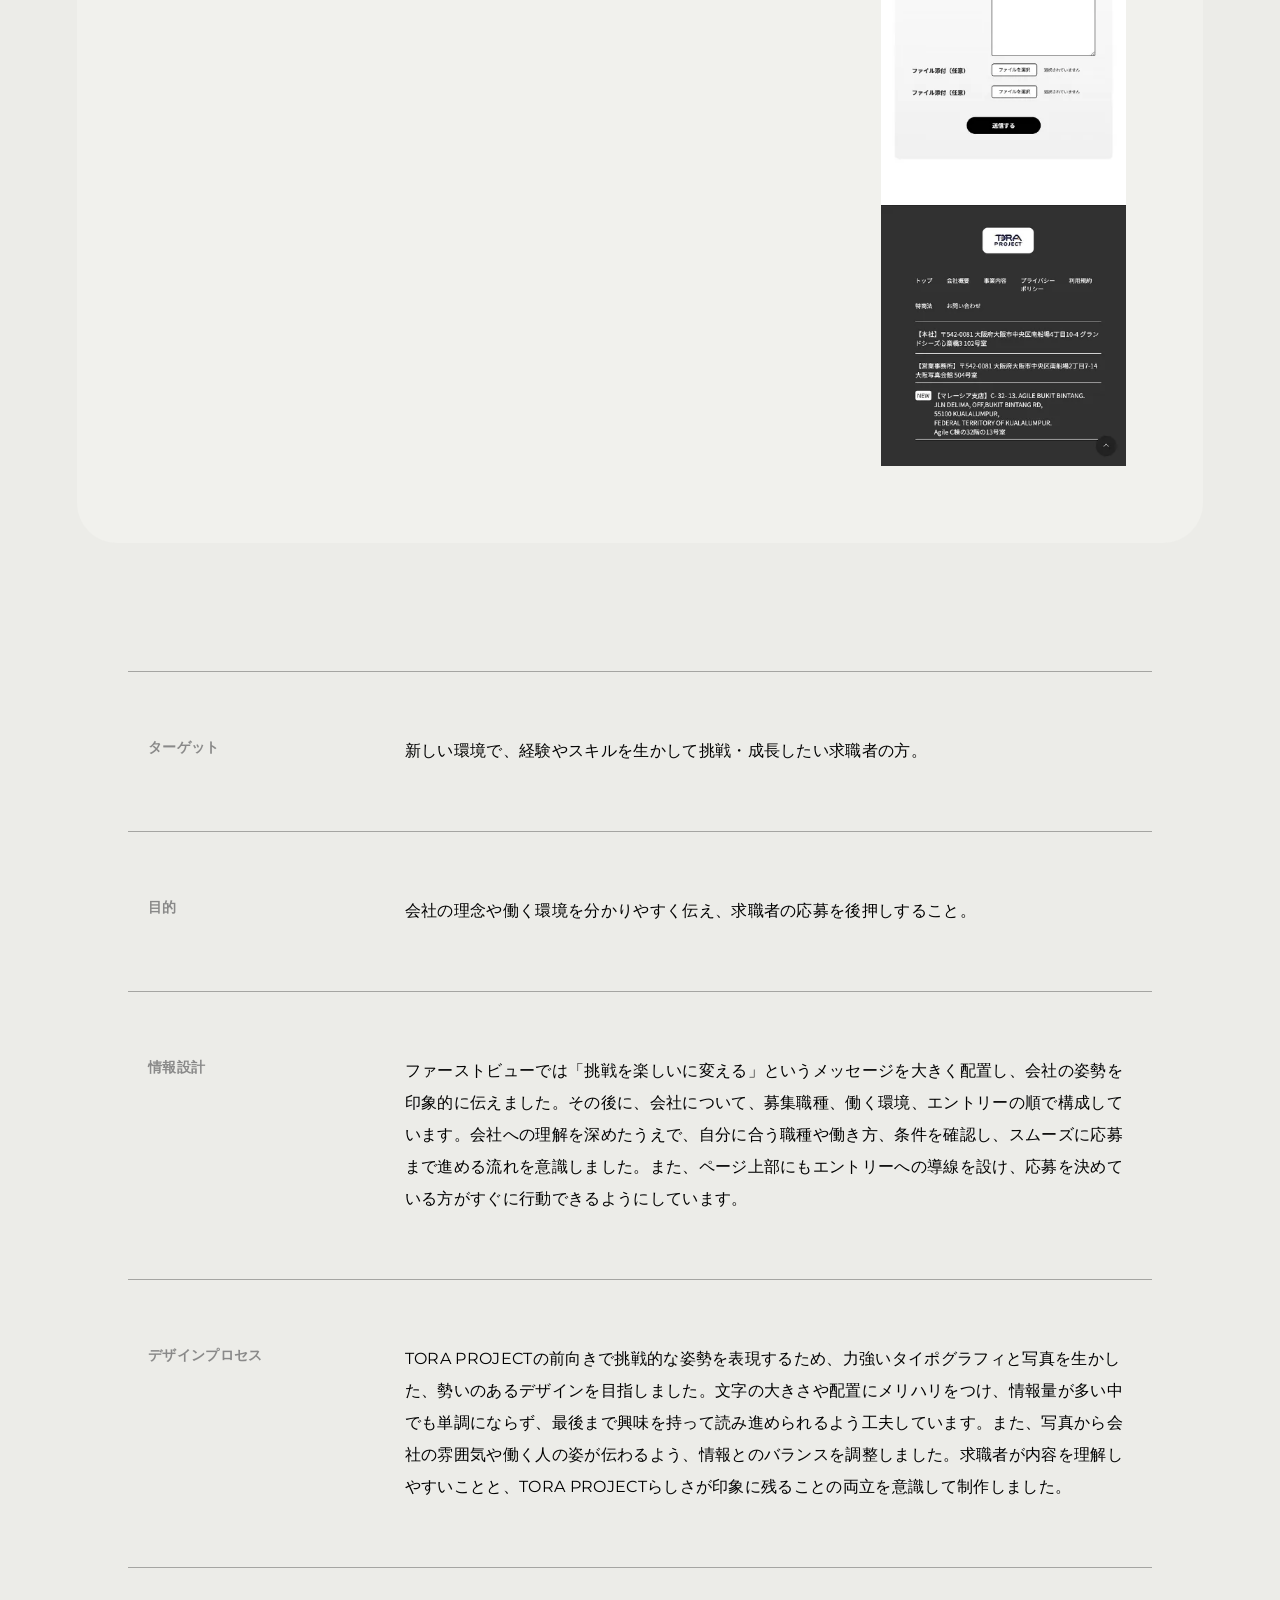
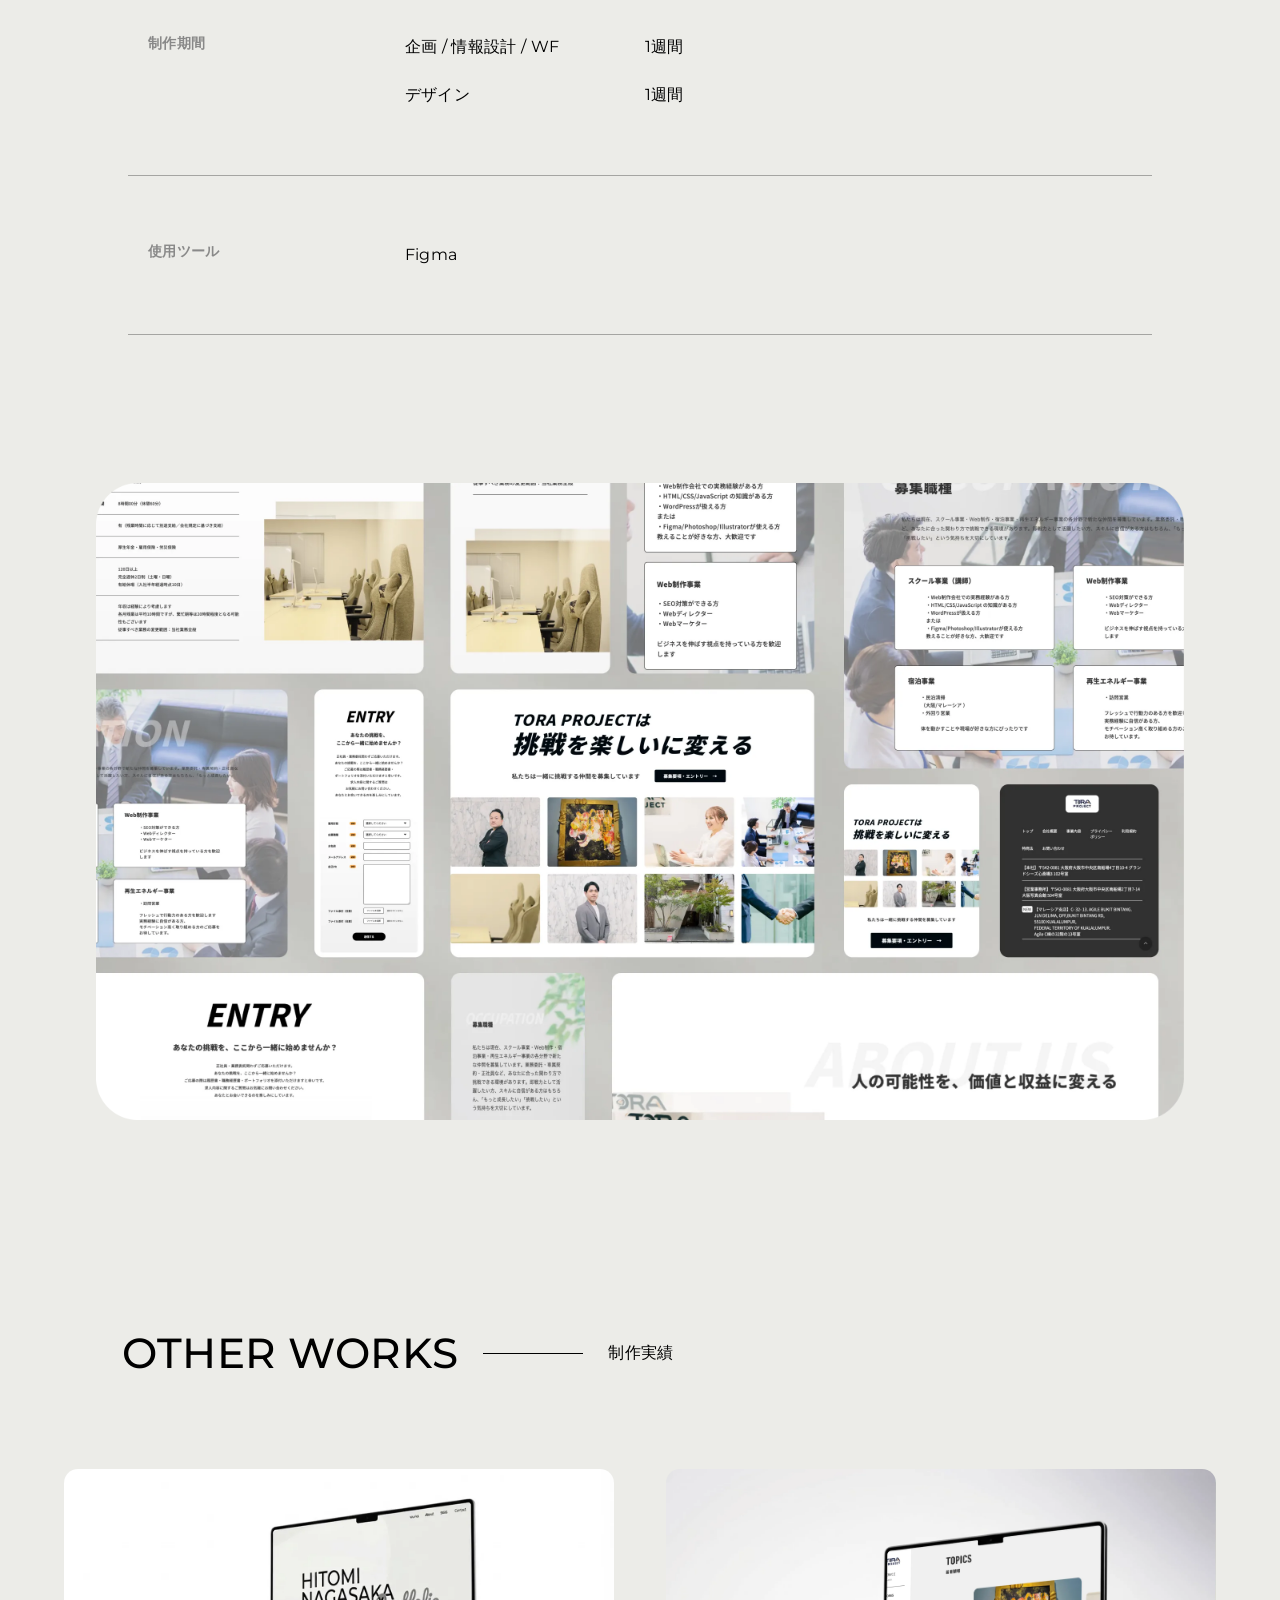
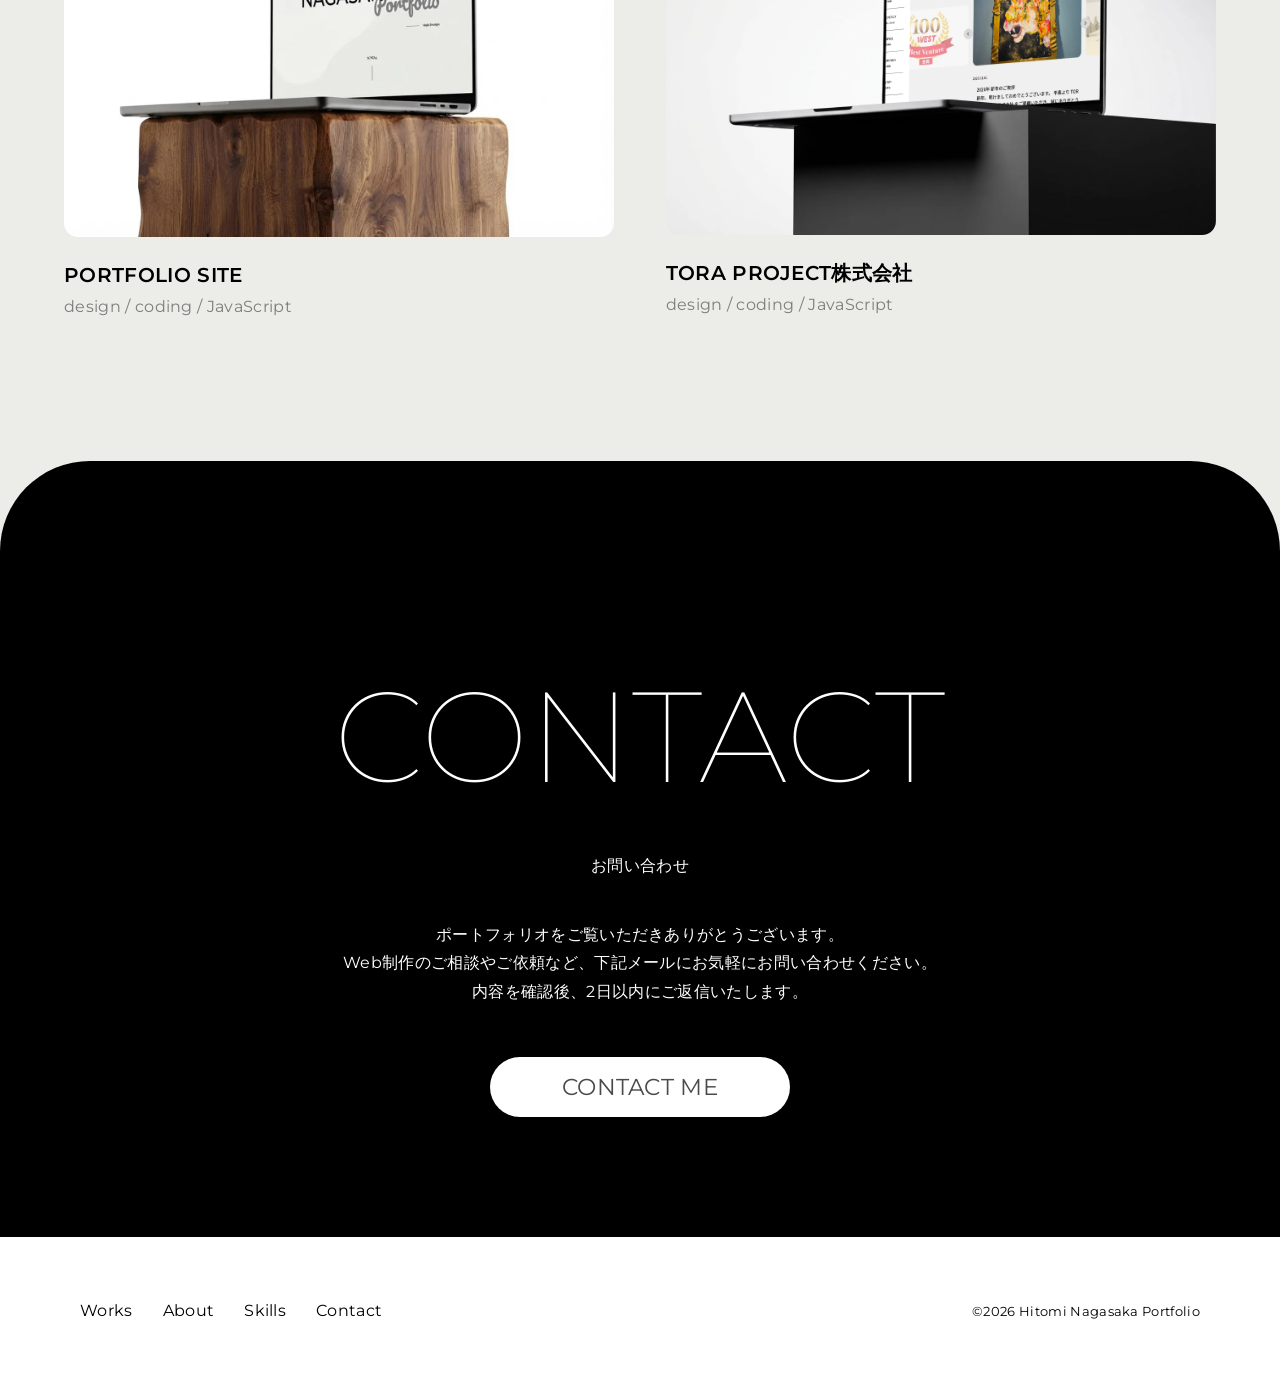
==== commit 98c5eaef: "Update works-1.html タイプミス修正" ====
--- a/works/works-1.html
+++ b/works/works-1.html
@@ -150,7 +150,7 @@
           <dt>デザインプロセス</dt>
           <dd>
             TORA
-            PROJECTの前向きで挑戦的な姿勢を表現するため、力強いタイポグラフィと写真を生かした、勢いのあるデザインを目指しました。文字の大きさや配置にメリハリをつけ、情報量が多い中でも単調にならず、最後まで興味を持って読み進められるよう工夫しています。また、写真から会社の雰囲気や働く人の姿が伝わるよう、情報とのバランスを調整しました。求職者が内容を理解しやすいことと、TRA PROJECTらしさが印象に残ることの両立を意識して制作しました。
+            PROJECTの前向きで挑戦的な姿勢を表現するため、力強いタイポグラフィと写真を生かした、勢いのあるデザインを目指しました。文字の大きさや配置にメリハリをつけ、情報量が多い中でも単調にならず、最後まで興味を持って読み進められるよう工夫しています。また、写真から会社の雰囲気や働く人の姿が伝わるよう、情報とのバランスを調整しました。求職者が内容を理解しやすいことと、TORA PROJECTらしさが印象に残ることの両立を意識して制作しました。
           </dd>
         </div>
 
@@ -253,4 +253,4 @@
   </main>
 </body>
 
-</html>+</html>
